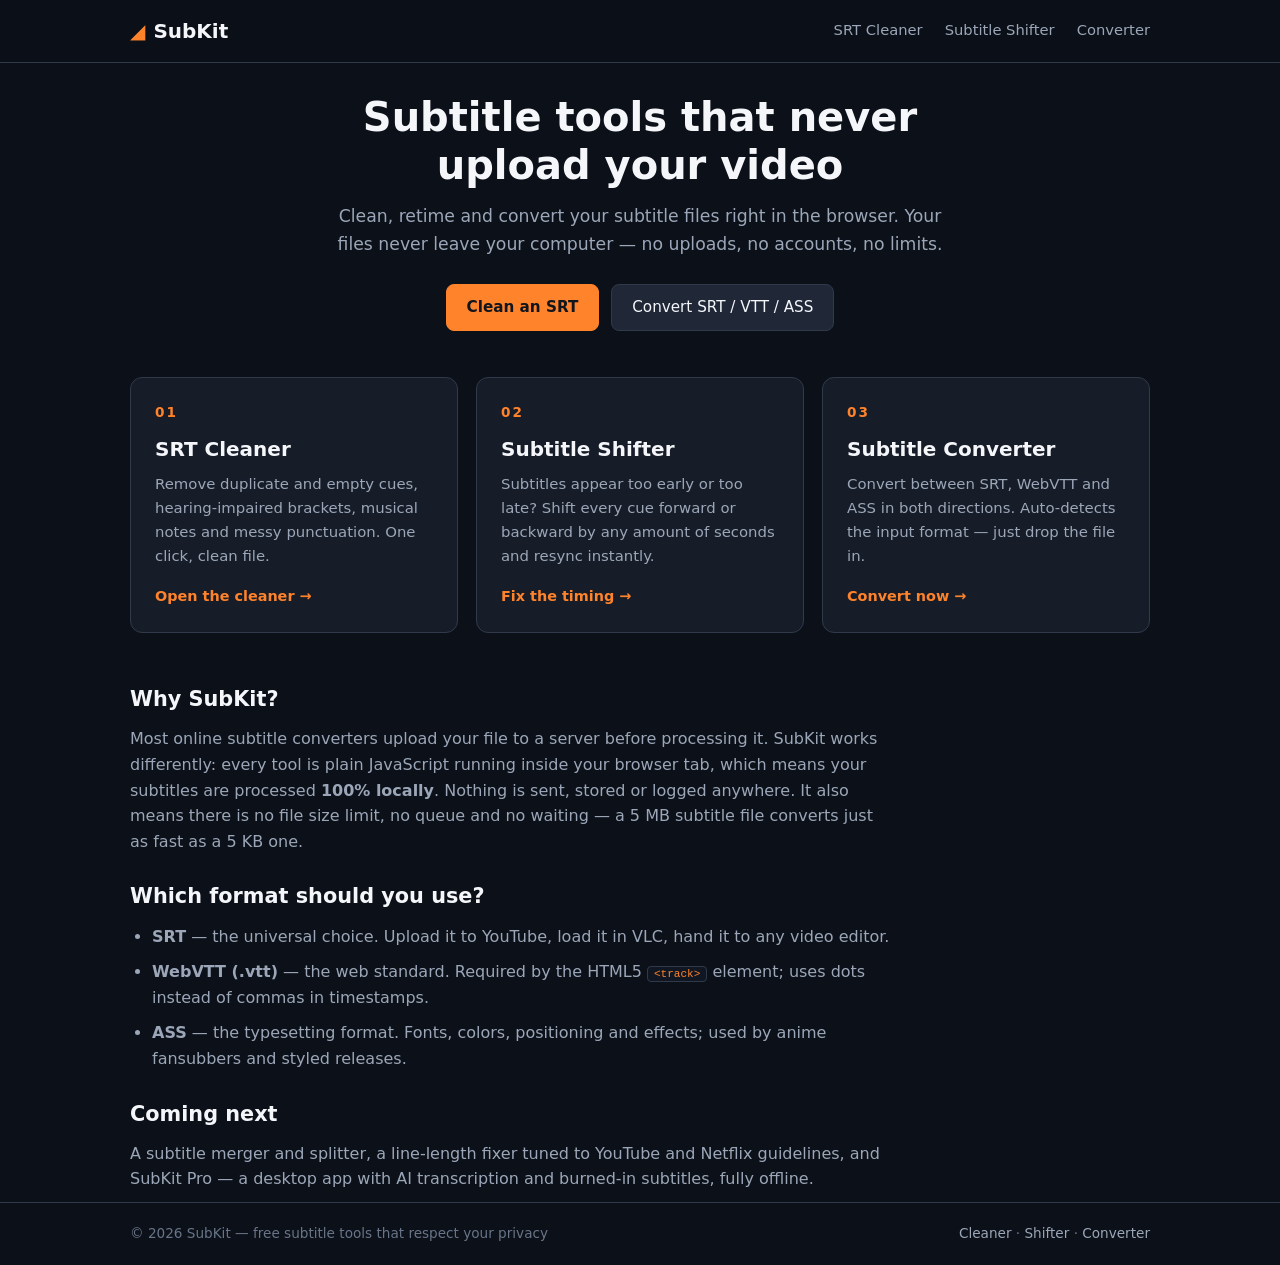
==== index.html @ c20fce19 "Update index.html" ====
<!DOCTYPE html>
<html lang="en">
<head>
  <meta name="google-site-verification" content="6rZyjcn6ACfYiR4a1A73hfoKVoG28hNBWIqrCdmr1aY" />
<meta charset="UTF-8">
<meta name="viewport" content="width=device-width, initial-scale=1.0">
<title>SubKit — Free Online Subtitle Tools: Clean, Shift &amp; Convert SRT</title>
<meta name="description" content="Free browser-based subtitle tools. Clean up SRT files, fix subtitle timing with the subtitle shifter, and convert between SRT, VTT and ASS. No upload, no signup — everything runs in your browser.">
<meta name="keywords" content="subtitle tools, srt cleaner, subtitle shifter, srt to vtt, srt converter, free subtitle editor">
<link rel="canonical" href="https://subkit.online/">
<link rel="stylesheet" href="style.css">
</head>
<body>
<header class="site-header">
  <div class="wrap header-inner">
    <a class="brand" href="index.html"><span class="brand-mark">◢</span> SubKit</a>
    <nav class="nav">
      <a href="srt-cleaner.html">SRT Cleaner</a>
      <a href="subtitle-shifter.html">Subtitle Shifter</a>
      <a href="srt-converter.html">Converter</a>
    </nav>
  </div>
</header>

<main class="wrap">
  <section class="hero">
    <h1>Subtitle tools that never upload your video</h1>
    <p class="hero-sub">Clean, retime and convert your subtitle files right in the browser.
    Your files never leave your computer — no uploads, no accounts, no limits.</p>
    <div class="hero-actions">
      <a class="btn btn-primary" href="srt-cleaner.html">Clean an SRT</a>
      <a class="btn" href="srt-converter.html">Convert SRT / VTT / ASS</a>
    </div>
  </section>

  <section class="cards">
    <a class="tool-card" href="srt-cleaner.html">
      <div class="tool-num">01</div>
      <h2>SRT Cleaner</h2>
      <p>Remove duplicate and empty cues, hearing-impaired brackets, musical notes and messy punctuation. One click, clean file.</p>
      <span class="tool-link">Open the cleaner →</span>
    </a>
    <a class="tool-card" href="subtitle-shifter.html">
      <div class="tool-num">02</div>
      <h2>Subtitle Shifter</h2>
      <p>Subtitles appear too early or too late? Shift every cue forward or backward by any amount of seconds and resync instantly.</p>
      <span class="tool-link">Fix the timing →</span>
    </a>
    <a class="tool-card" href="srt-converter.html">
      <div class="tool-num">03</div>
      <h3>Subtitle Converter</h3>
      <p>Convert between SRT, WebVTT and ASS in both directions. Auto-detects the input format — just drop the file in.</p>
      <span class="tool-link">Convert now →</span>
    </a>
  </section>

  <section class="seo-text">
    <h2>Why SubKit?</h2>
    <p>Most online subtitle converters upload your file to a server before processing it.
    SubKit works differently: every tool is plain JavaScript running inside your browser tab,
    which means your subtitles are processed <strong>100% locally</strong>. Nothing is sent,
    stored or logged anywhere. It also means there is no file size limit, no queue and no waiting —
    a 5&nbsp;MB subtitle file converts just as fast as a 5&nbsp;KB one.</p>
    <h2>Which format should you use?</h2>
    <ul>
      <li><strong>SRT</strong> — the universal choice. Upload it to YouTube, load it in VLC, hand it to any video editor.</li>
      <li><strong>WebVTT (.vtt)</strong> — the web standard. Required by the HTML5 <code>&lt;track&gt;</code> element; uses dots instead of commas in timestamps.</li>
      <li><strong>ASS</strong> — the typesetting format. Fonts, colors, positioning and effects; used by anime fansubbers and styled releases.</li>
    </ul>
    <h2>Coming next</h2>
    <p>A subtitle merger and splitter, a line-length fixer tuned to YouTube and Netflix guidelines,
    and SubKit Pro — a desktop app with AI transcription and burned-in subtitles, fully offline.</p>
  </section>
</main>

<footer class="site-footer">
  <div class="wrap footer-inner">
    <span>© 2026 SubKit — free subtitle tools that respect your privacy</span>
    <span class="footer-links"><a href="srt-cleaner.html">Cleaner</a> · <a href="subtitle-shifter.html">Shifter</a> · <a href="srt-converter.html">Converter</a></span>
  </div>
</footer>
</body>
</html>
---- style.css ----
:root {
  --bg: #0C1018;
  --panel: #171D28;
  --panel2: #202838;
  --input: #111722;
  --orange: #FF832B;
  --orange-hover: #E96F17;
  --text: #F4F6FA;
  --muted: #9BA7B8;
  --border: #303A4A;
}
* { margin: 0; padding: 0; box-sizing: border-box; }
body {
  background: var(--bg);
  color: var(--text);
  font-family: 'Segoe UI', system-ui, -apple-system, sans-serif;
  line-height: 1.6;
  min-height: 100vh;
  display: flex;
  flex-direction: column;
}
.wrap { max-width: 1060px; margin: 0 auto; padding: 0 20px; width: 100%; }

.site-header {
  border-bottom: 1px solid var(--border);
  background: rgba(12, 16, 24, .92);
  position: sticky; top: 0; z-index: 10;
}
.header-inner { display: flex; align-items: center; justify-content: space-between; height: 62px; }
.brand {
  color: var(--text); text-decoration: none; font-size: 1.25rem; font-weight: 700;
  display: flex; align-items: center; gap: 8px;
}
.brand-mark { color: var(--orange); }
.nav { display: flex; gap: 22px; }
.nav a { color: var(--muted); text-decoration: none; font-size: .92rem; padding: 6px 0; border-bottom: 2px solid transparent; }
.nav a:hover { color: var(--text); }
.nav a.active { color: var(--orange); border-bottom-color: var(--orange); }

main { flex: 1; padding: 44px 20px 60px; }

.hero { text-align: center; padding: 30px 0 46px; }
.hero h1 { font-size: 2.5rem; line-height: 1.2; max-width: 720px; margin: 0 auto 14px; }
.hero-sub { color: var(--muted); max-width: 620px; margin: 0 auto 26px; font-size: 1.08rem; }
.hero-actions { display: flex; gap: 12px; justify-content: center; flex-wrap: wrap; }

.btn {
  display: inline-block; background: var(--panel2); color: var(--text);
  border: 1px solid var(--border); border-radius: 8px; cursor: pointer;
  padding: 10px 20px; font-size: .95rem; font-family: inherit; text-decoration: none;
  transition: background .15s, border-color .15s;
}
.btn:hover { background: #303C50; border-color: #46536A; }
.btn-primary { background: var(--orange); border-color: var(--orange); color: #10151E; font-weight: 700; }
.btn-primary:hover { background: var(--orange-hover); border-color: var(--orange-hover); }

.cards { display: grid; grid-template-columns: repeat(auto-fit, minmax(280px, 1fr)); gap: 18px; margin-bottom: 50px; }
.tool-card {
  background: var(--panel); border: 1px solid var(--border); border-radius: 12px;
  padding: 24px; text-decoration: none; color: var(--text); display: block;
  transition: border-color .15s, transform .15s;
}
.tool-card:hover { border-color: var(--orange); transform: translateY(-2px); }
.tool-num { color: var(--orange); font-weight: 700; font-size: .85rem; letter-spacing: 2px; margin-bottom: 10px; }
.tool-card h2, .tool-card h3 { font-size: 1.25rem; margin-bottom: 8px; }
.tool-card p { color: var(--muted); font-size: .93rem; margin-bottom: 14px; }
.tool-link { color: var(--orange); font-size: .9rem; font-weight: 600; }

.panel {
  background: var(--panel); border: 1px solid var(--border); border-radius: 12px;
  padding: 20px; margin-bottom: 22px;
}
.panel-head { display: flex; align-items: center; justify-content: space-between; margin-bottom: 12px; gap: 10px; flex-wrap: wrap; }
.panel-head h2 { font-size: 1.05rem; color: var(--orange); }
.io {
  width: 100%; min-height: 220px; background: var(--input); color: var(--text);
  border: 1px solid var(--border); border-radius: 8px; padding: 14px;
  font-family: Consolas, 'Courier New', monospace; font-size: .85rem; line-height: 1.5;
  resize: vertical;
}
.io:focus { outline: none; border-color: var(--orange); }
.file-btn {
  background: var(--panel2); border: 1px solid var(--border); border-radius: 6px;
  padding: 7px 16px; cursor: pointer; font-size: .88rem; color: var(--text);
}
.file-btn:hover { background: #303C50; }

.options { display: flex; flex-wrap: wrap; gap: 12px 22px; margin: 14px 0 4px; }
.options label { display: flex; align-items: center; gap: 8px; font-size: .9rem; color: var(--muted); cursor: pointer; }
.options input[type="checkbox"] { accent-color: var(--orange); width: 16px; height: 16px; cursor: pointer; }
.actions { display: flex; align-items: center; gap: 10px; margin-top: 14px; flex-wrap: wrap; }
.status { color: var(--muted); font-size: .88rem; }
.status.error { color: #FF6B6B; }
.tag { font-size: .75rem; background: var(--panel2); border: 1px solid var(--border); border-radius: 20px; padding: 2px 10px; margin-left: 8px; color: var(--muted); vertical-align: middle; }
.tag.on { color: var(--orange); border-color: var(--orange); }

.shift-row, .convert-row { align-items: center; }
.shift-label { display: flex; align-items: center; gap: 10px; color: var(--muted); font-size: .95rem; }
.shift-input {
  background: var(--input); color: var(--text); border: 1px solid var(--border);
  border-radius: 6px; padding: 8px 12px; font-family: inherit; font-size: .95rem; width: 110px;
}
.shift-input:focus { outline: none; border-color: var(--orange); }
.shift-input.select { width: 170px; }
.hint { color: #687589; font-size: .82rem; }

.tool-page h1 { font-size: 2rem; margin-bottom: 8px; }
.page-sub { color: var(--muted); max-width: 720px; margin-bottom: 26px; }

.seo-text { max-width: 760px; margin-top: 44px; }
.seo-text h2 { font-size: 1.3rem; margin: 26px 0 10px; color: var(--text); }
.seo-text h2:first-child { margin-top: 0; }
.seo-text p, .seo-text li { color: var(--muted); margin-bottom: 10px; }
.seo-text ul { padding-left: 22px; }
.seo-text code { background: var(--input); border: 1px solid var(--border); border-radius: 4px; padding: 1px 6px; font-size: .85em; color: var(--orange); }
.seo-text a { color: var(--orange); }

.site-footer { border-top: 1px solid var(--border); padding: 20px 0; }
.footer-inner { display: flex; justify-content: space-between; flex-wrap: wrap; gap: 8px; color: #687589; font-size: .85rem; }
.footer-links a { color: var(--muted); text-decoration: none; }
.footer-links a:hover { color: var(--orange); }

@media (max-width: 640px) {
  .hero h1 { font-size: 1.7rem; }
  .nav { gap: 12px; }
  .nav a { font-size: .8rem; }
}
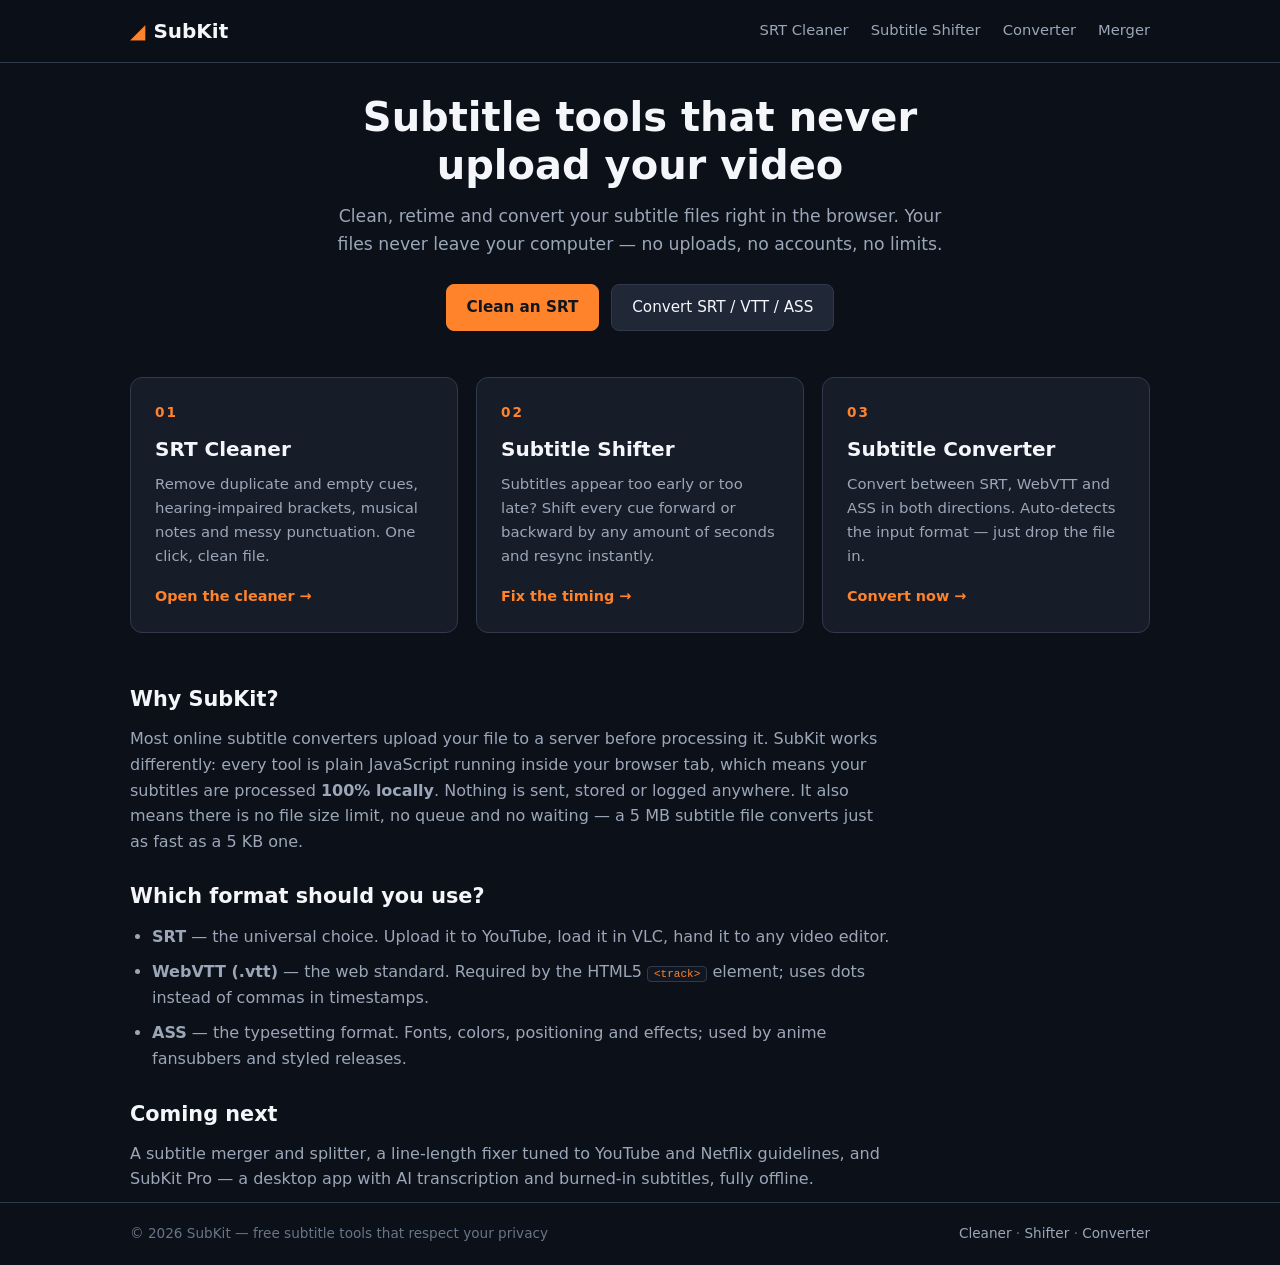
==== commit f9596116: "Update index.html" ====
--- a/index.html
+++ b/index.html
@@ -1,6 +1,7 @@
 <!DOCTYPE html>
 <html lang="en">
 <head>
+  <meta name="google-site-verification" content="0OK0FLDIAYy-A91zfNkmEx3N2jSta2bQBfZ6MLLuwik" />
   <meta name="google-site-verification" content="6rZyjcn6ACfYiR4a1A73hfoKVoG28hNBWIqrCdmr1aY" />
 <meta charset="UTF-8">
 <meta name="viewport" content="width=device-width, initial-scale=1.0">
@@ -18,6 +19,7 @@
       <a href="srt-cleaner.html">SRT Cleaner</a>
       <a href="subtitle-shifter.html">Subtitle Shifter</a>
       <a href="srt-converter.html">Converter</a>
+      <a href="subtitle-merger.html">Merger</a>
     </nav>
   </div>
 </header>
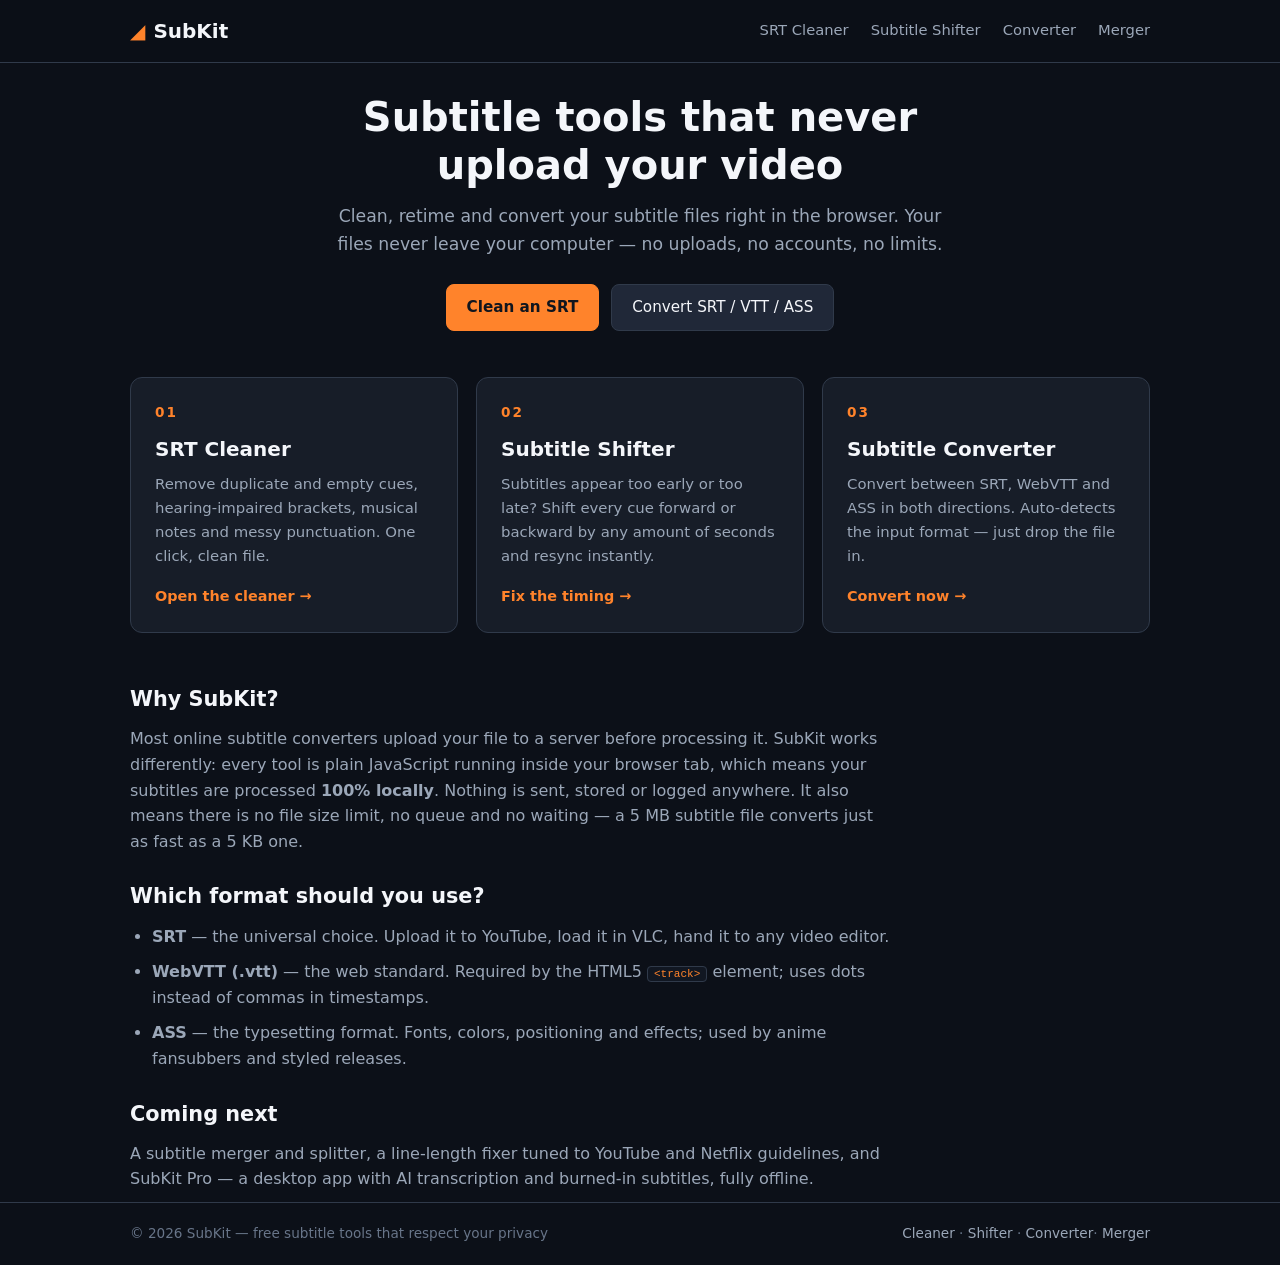
==== commit c60bf80b: "Update index.html" ====
--- a/index.html
+++ b/index.html
@@ -78,7 +78,7 @@
 <footer class="site-footer">
   <div class="wrap footer-inner">
     <span>© 2026 SubKit — free subtitle tools that respect your privacy</span>
-    <span class="footer-links"><a href="srt-cleaner.html">Cleaner</a> · <a href="subtitle-shifter.html">Shifter</a> · <a href="srt-converter.html">Converter</a></span>
+    <span class="footer-links"><a href="srt-cleaner.html">Cleaner</a> · <a href="subtitle-shifter.html">Shifter</a> · <a href="srt-converter.html">Converter</a>· <a href="subtitle-merger.html">Merger</a></span>
   </div>
 </footer>
 </body>
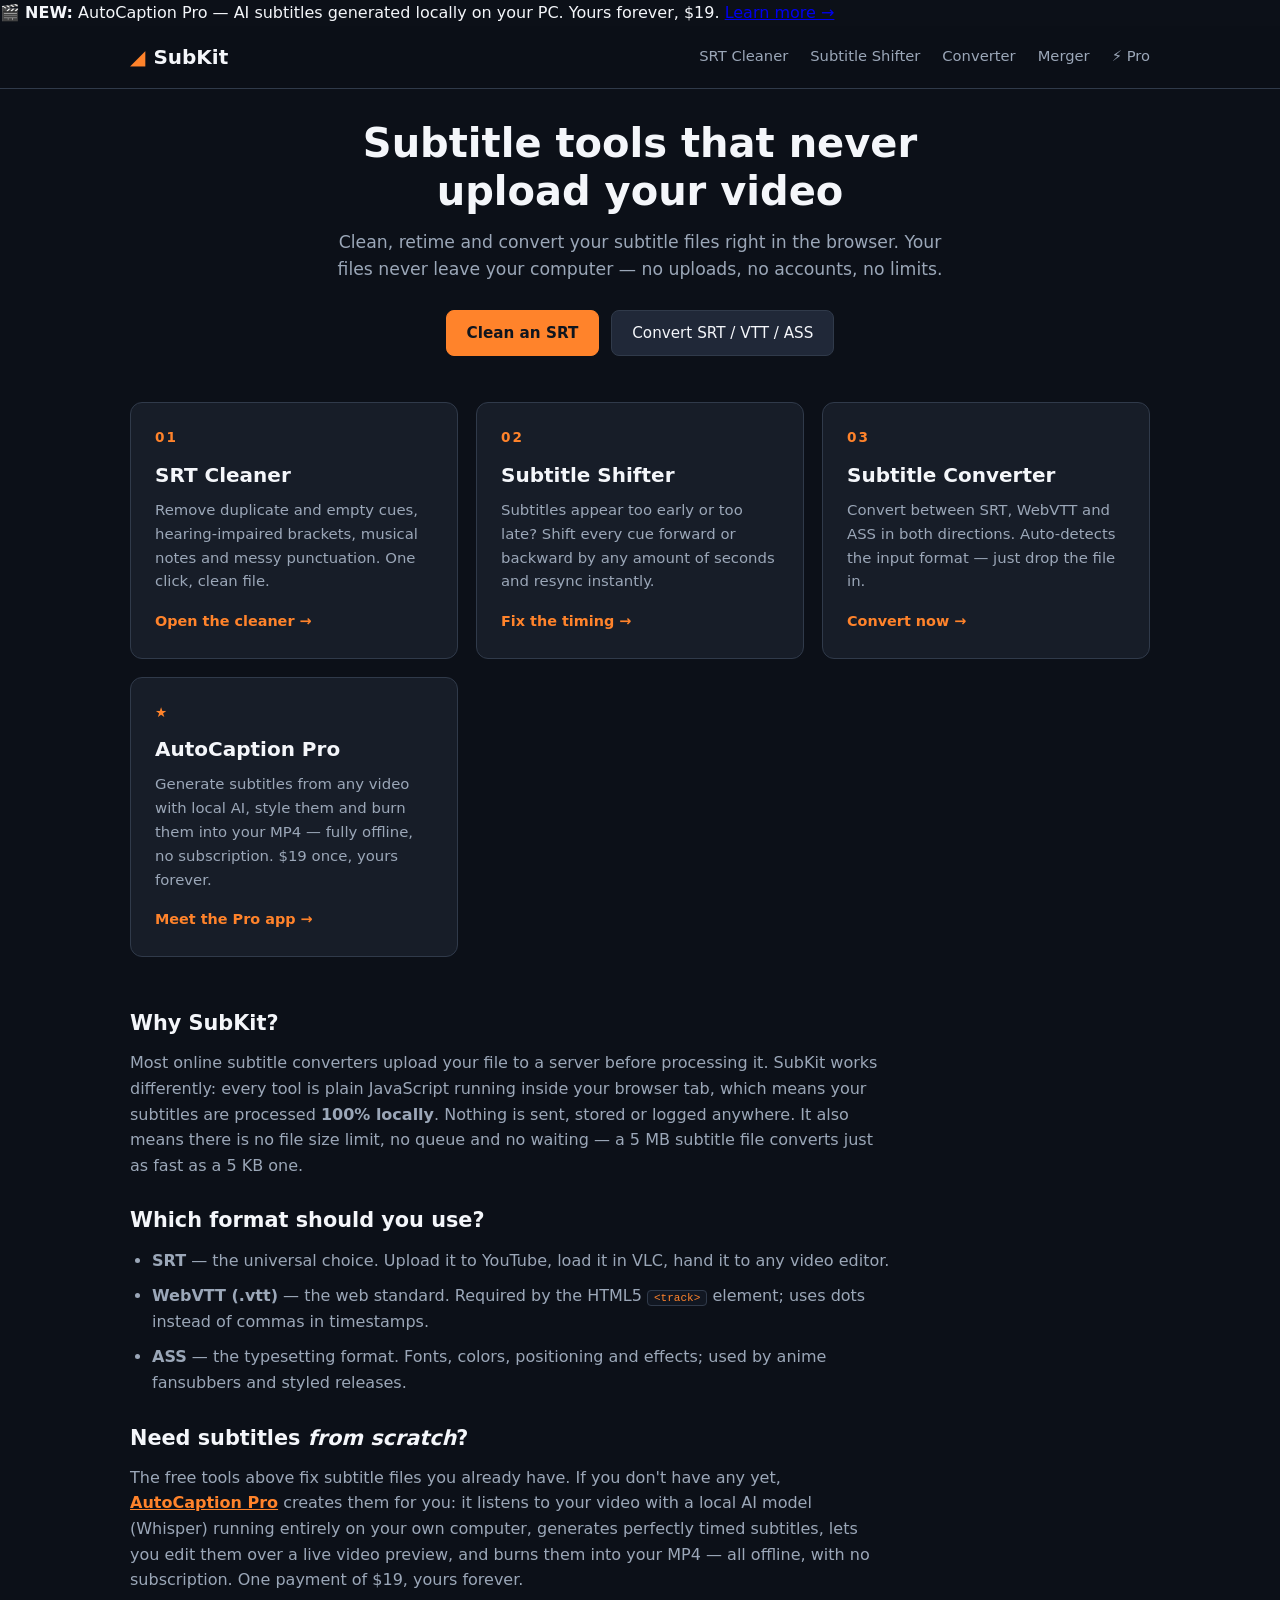
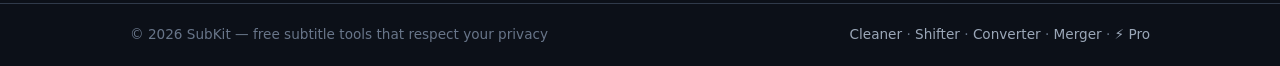
==== commit 9d80e160: "Update index.html" ====
--- a/index.html
+++ b/index.html
@@ -12,6 +12,10 @@
 <link rel="stylesheet" href="style.css">
 </head>
 <body>
+<div class="pro-banner">
+  🎬 <b>NEW:</b> AutoCaption Pro — AI subtitles generated locally on your PC. Yours forever, $19.
+  <a href="pro.html">Learn more →</a>
+</div>
 <header class="site-header">
   <div class="wrap header-inner">
     <a class="brand" href="index.html"><span class="brand-mark">◢</span> SubKit</a>
@@ -20,6 +24,7 @@
       <a href="subtitle-shifter.html">Subtitle Shifter</a>
       <a href="srt-converter.html">Converter</a>
       <a href="subtitle-merger.html">Merger</a>
+      <a class="nav-pro" href="pro.html">⚡ Pro</a>
     </nav>
   </div>
 </header>
@@ -54,6 +59,12 @@
       <p>Convert between SRT, WebVTT and ASS in both directions. Auto-detects the input format — just drop the file in.</p>
       <span class="tool-link">Convert now →</span>
     </a>
+    <a class="tool-card tool-card-pro" href="pro.html">
+      <div class="tool-num">★</div>
+      <h2>AutoCaption Pro</h2>
+      <p>Generate subtitles from any video with local AI, style them and burn them into your MP4 — fully offline, no subscription. $19 once, yours forever.</p>
+      <span class="tool-link">Meet the Pro app →</span>
+    </a>
   </section>
 
   <section class="seo-text">
@@ -69,16 +80,19 @@
       <li><strong>WebVTT (.vtt)</strong> — the web standard. Required by the HTML5 <code>&lt;track&gt;</code> element; uses dots instead of commas in timestamps.</li>
       <li><strong>ASS</strong> — the typesetting format. Fonts, colors, positioning and effects; used by anime fansubbers and styled releases.</li>
     </ul>
-    <h2>Coming next</h2>
-    <p>A subtitle merger and splitter, a line-length fixer tuned to YouTube and Netflix guidelines,
-    and SubKit Pro — a desktop app with AI transcription and burned-in subtitles, fully offline.</p>
+    <h2>Need subtitles <em>from scratch</em>?</h2>
+    <p>The free tools above fix subtitle files you already have. If you don't have any yet,
+    <a href="pro.html"><strong>AutoCaption Pro</strong></a> creates them for you: it listens to your video
+    with a local AI model (Whisper) running entirely on your own computer, generates perfectly timed
+    subtitles, lets you edit them over a live video preview, and burns them into your MP4 —
+    all offline, with no subscription. One payment of $19, yours forever.</p>
   </section>
 </main>
 
 <footer class="site-footer">
   <div class="wrap footer-inner">
     <span>© 2026 SubKit — free subtitle tools that respect your privacy</span>
-    <span class="footer-links"><a href="srt-cleaner.html">Cleaner</a> · <a href="subtitle-shifter.html">Shifter</a> · <a href="srt-converter.html">Converter</a>· <a href="subtitle-merger.html">Merger</a></span>
+    <span class="footer-links"><a href="srt-cleaner.html">Cleaner</a> · <a href="subtitle-shifter.html">Shifter</a> · <a href="srt-converter.html">Converter</a> · <a href="subtitle-merger.html">Merger</a> · <a href="pro.html">⚡ Pro</a></span>
   </div>
 </footer>
 </body>
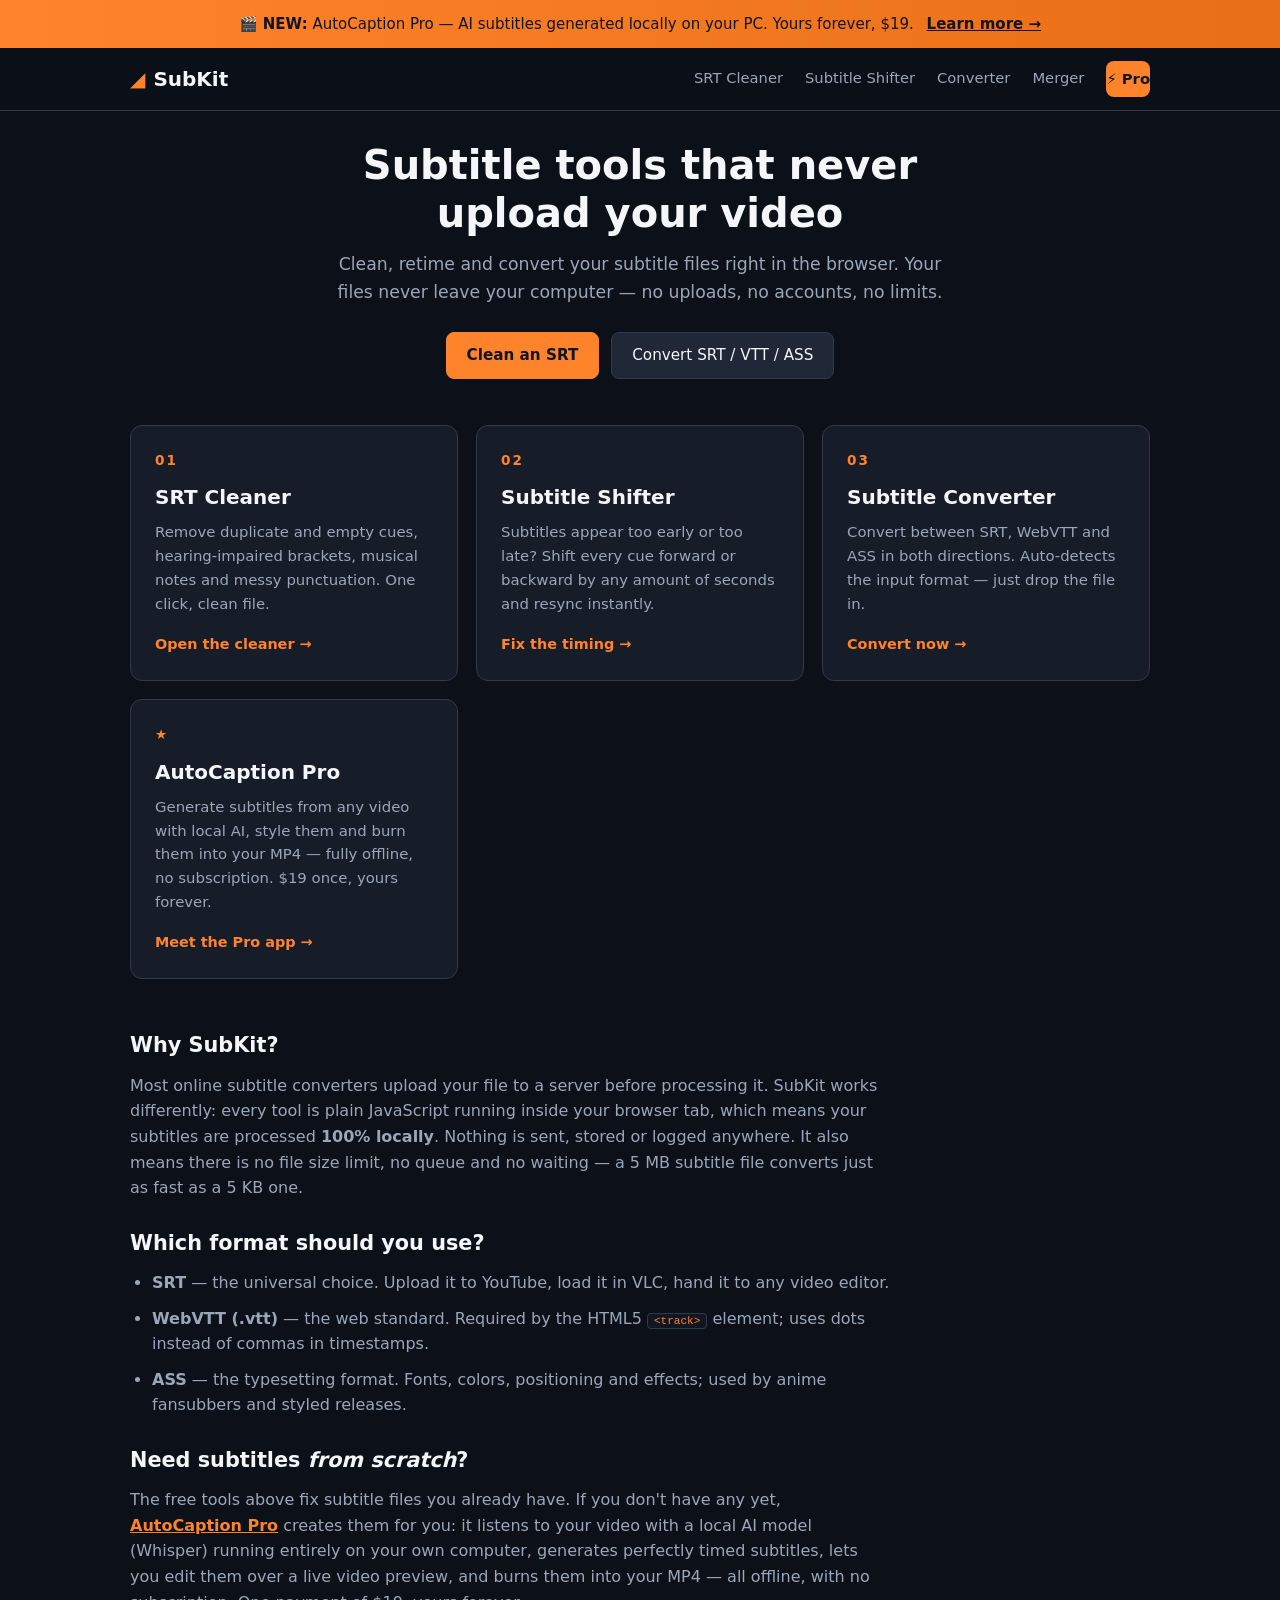
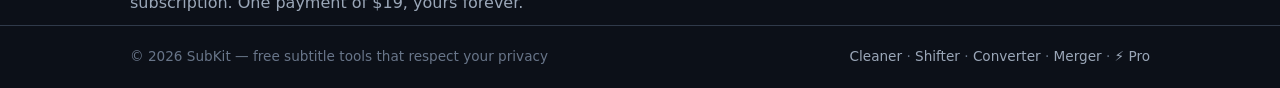
==== commit 146e8f1d: "Update index.html" ====
--- a/index.html
+++ b/index.html
@@ -1,6 +1,8 @@
 <!DOCTYPE html>
 <html lang="en">
 <head>
+  <link rel="icon" type="image/svg+xml" href="/favicon.svg">
+<link rel="apple-touch-icon" href="/favicon.svg">
   <meta name="google-site-verification" content="0OK0FLDIAYy-A91zfNkmEx3N2jSta2bQBfZ6MLLuwik" />
   <meta name="google-site-verification" content="6rZyjcn6ACfYiR4a1A73hfoKVoG28hNBWIqrCdmr1aY" />
 <meta charset="UTF-8">
--- a/style.css
+++ b/style.css
@@ -32,10 +32,25 @@
   display: flex; align-items: center; gap: 8px;
 }
 .brand-mark { color: var(--orange); }
-.nav { display: flex; gap: 22px; }
+.nav { display: flex; gap: 22px; align-items: center; }
 .nav a { color: var(--muted); text-decoration: none; font-size: .92rem; padding: 6px 0; border-bottom: 2px solid transparent; }
 .nav a:hover { color: var(--text); }
 .nav a.active { color: var(--orange); border-bottom-color: var(--orange); }
+
+/* ===== Pro additions ===== */
+.pro-banner{
+  background:linear-gradient(90deg,#FF832B,#E96F17);
+  color:#10151E;text-align:center;
+  padding:12px 20px;font-size:15px;
+}
+.pro-banner a{color:#10151E;font-weight:800;text-decoration:underline;margin-left:8px}
+.nav-pro{
+  background:#FF832B;color:#10151E !important;
+  padding:6px 14px;border-radius:8px;font-weight:700;
+  border-bottom:none !important;
+}
+.nav-pro:hover{background:#E96F17;color:#10151E !important}
+.tool-card-pro{border:2px solid #FF832B}
 
 main { flex: 1; padding: 44px 20px 60px; }
 
@@ -87,12 +102,7 @@
 
 .options { display: flex; flex-wrap: wrap; gap: 12px 22px; margin: 14px 0 4px; }
 .options label { display: flex; align-items: center; gap: 8px; font-size: .9rem; color: var(--muted); cursor: pointer; }
-.options input[type="checkbox"] { accent-color: var(--orange); width: 16px; height: 16px; cursor: pointer; }
-.actions { display: flex; align-items: center; gap: 10px; margin-top: 14px; flex-wrap: wrap; }
-.status { color: var(--muted); font-size: .88rem; }
-.status.error { color: #FF6B6B; }
-.tag { font-size: .75rem; background: var(--panel2); border: 1px solid var(--border); border-radius: 20px; padding: 2px 10px; margin-left: 8px; color: var(--muted); vertical-align: middle; }
-.tag.on { color: var(--orange); border-color: var(--orange); }
+.options input[type="checkbox"] { accent-color: var(--orange); width: 16px; height: 16px; }
 
 .shift-row, .convert-row { align-items: center; }
 .shift-label { display: flex; align-items: center; gap: 10px; color: var(--muted); font-size: .95rem; }
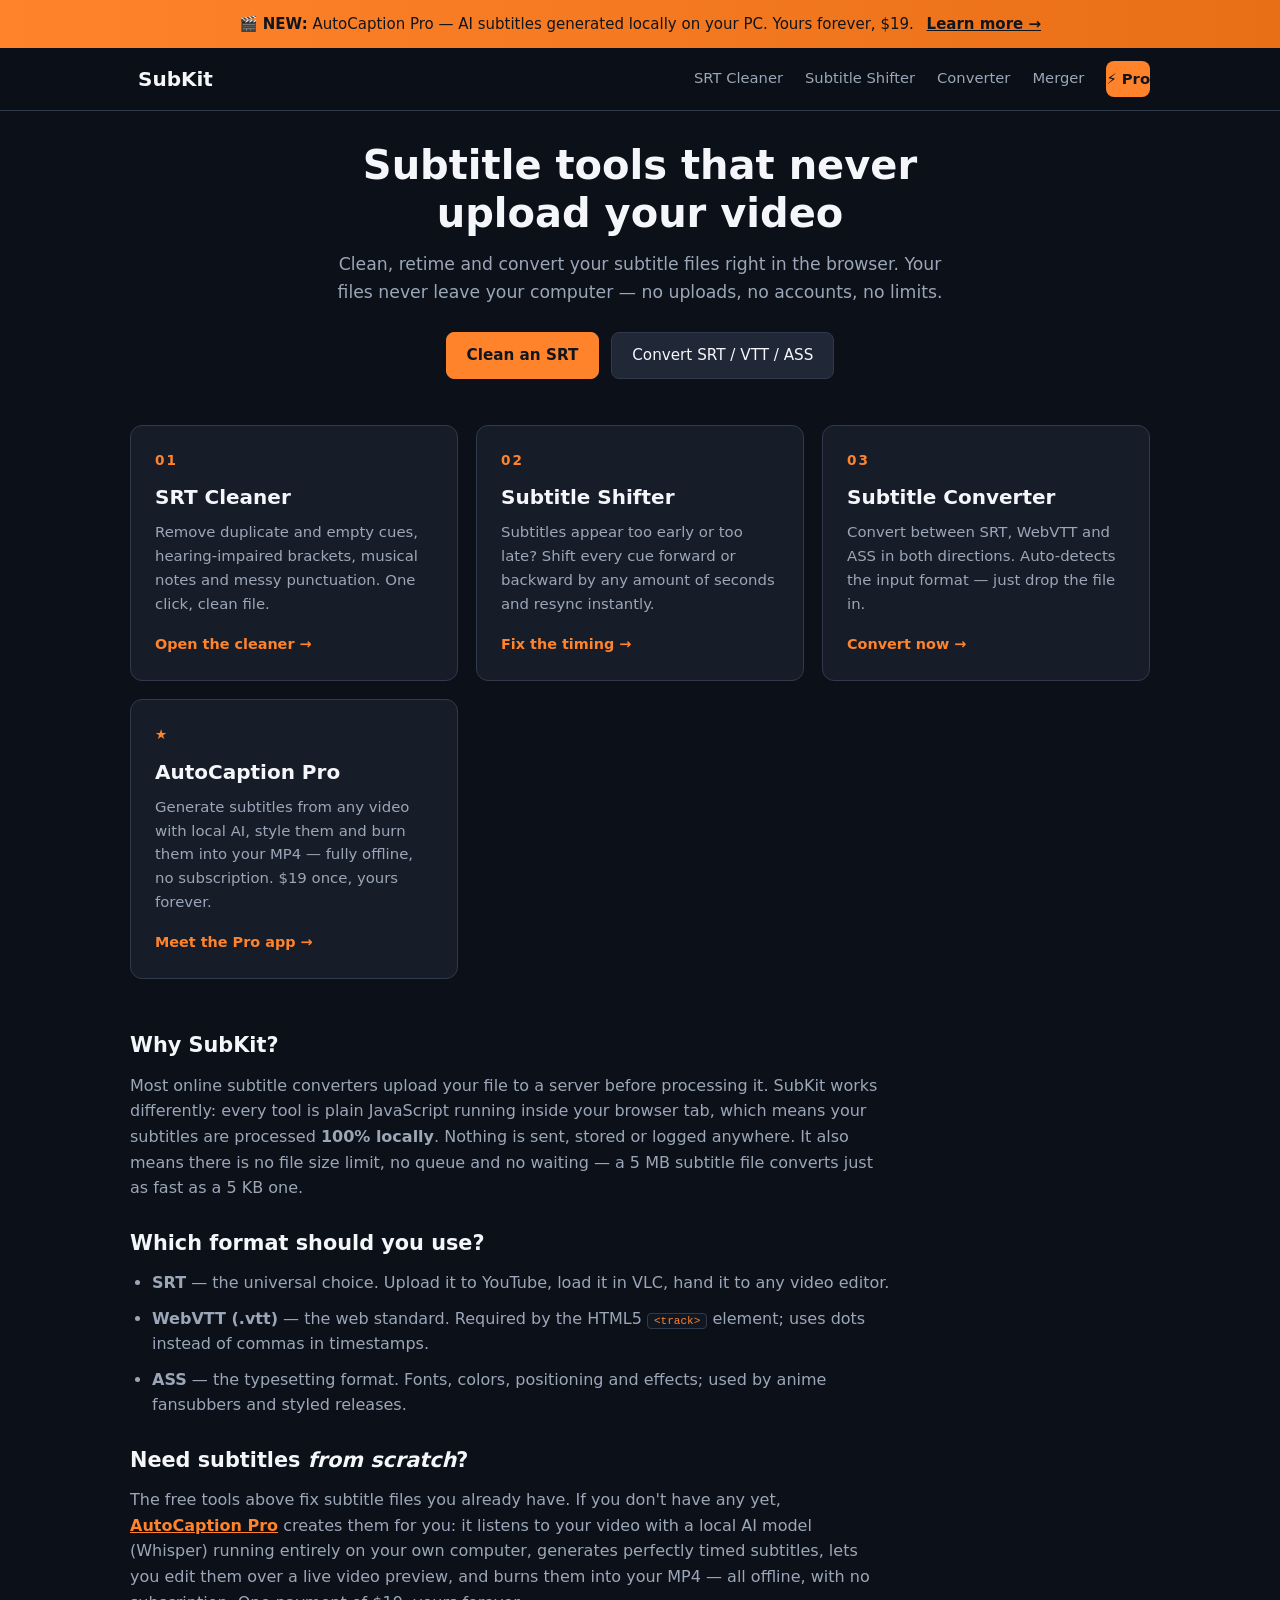
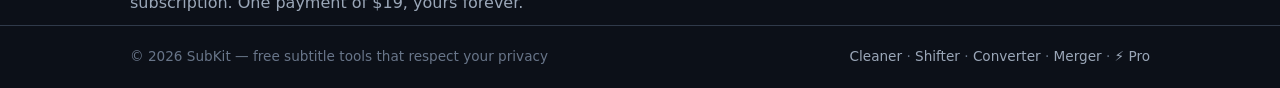
==== commit ed48b14e: "Update index.html" ====
--- a/index.html
+++ b/index.html
@@ -20,7 +20,7 @@
 </div>
 <header class="site-header">
   <div class="wrap header-inner">
-    <a class="brand" href="index.html"><span class="brand-mark">◢</span> SubKit</a>
+    <a class="brand" href="index.html"><img src="/favicon.svg" alt="" class="brand-logo"> SubKit</a>
     <nav class="nav">
       <a href="srt-cleaner.html">SRT Cleaner</a>
       <a href="subtitle-shifter.html">Subtitle Shifter</a>
